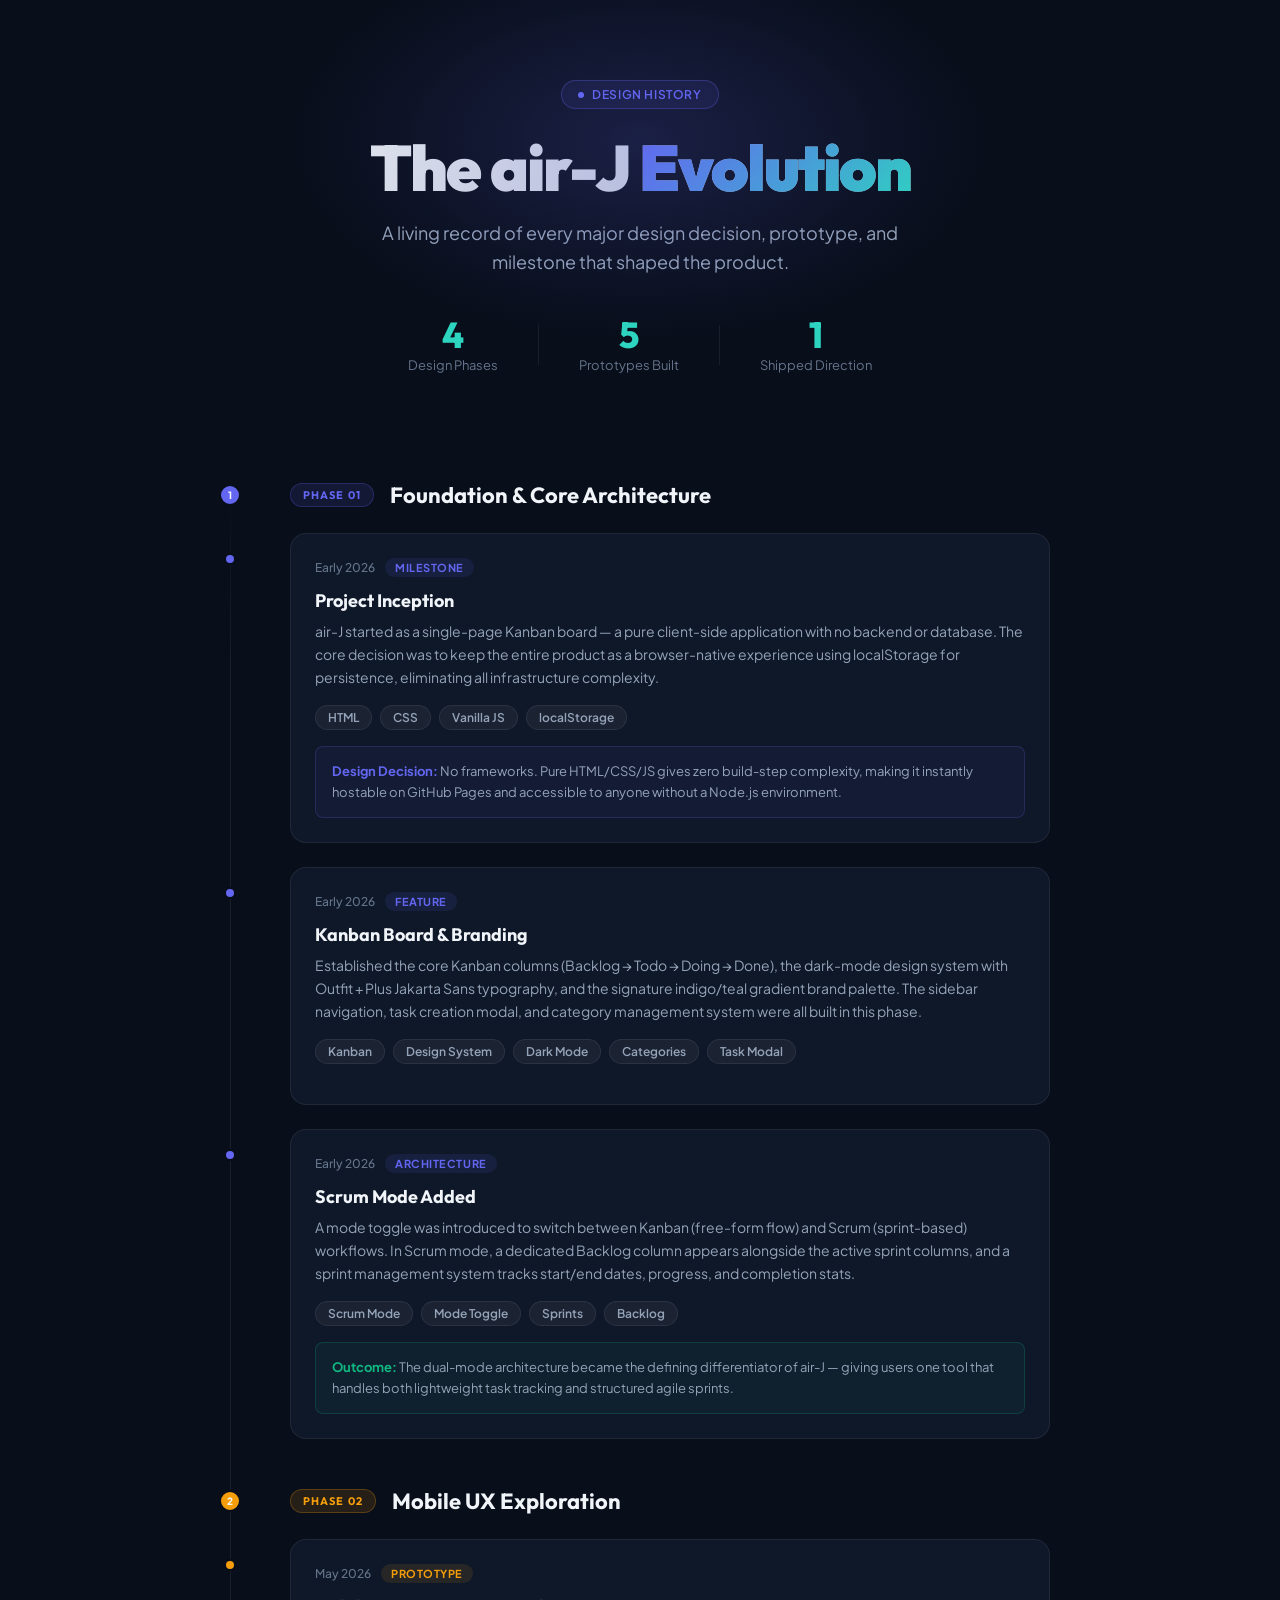
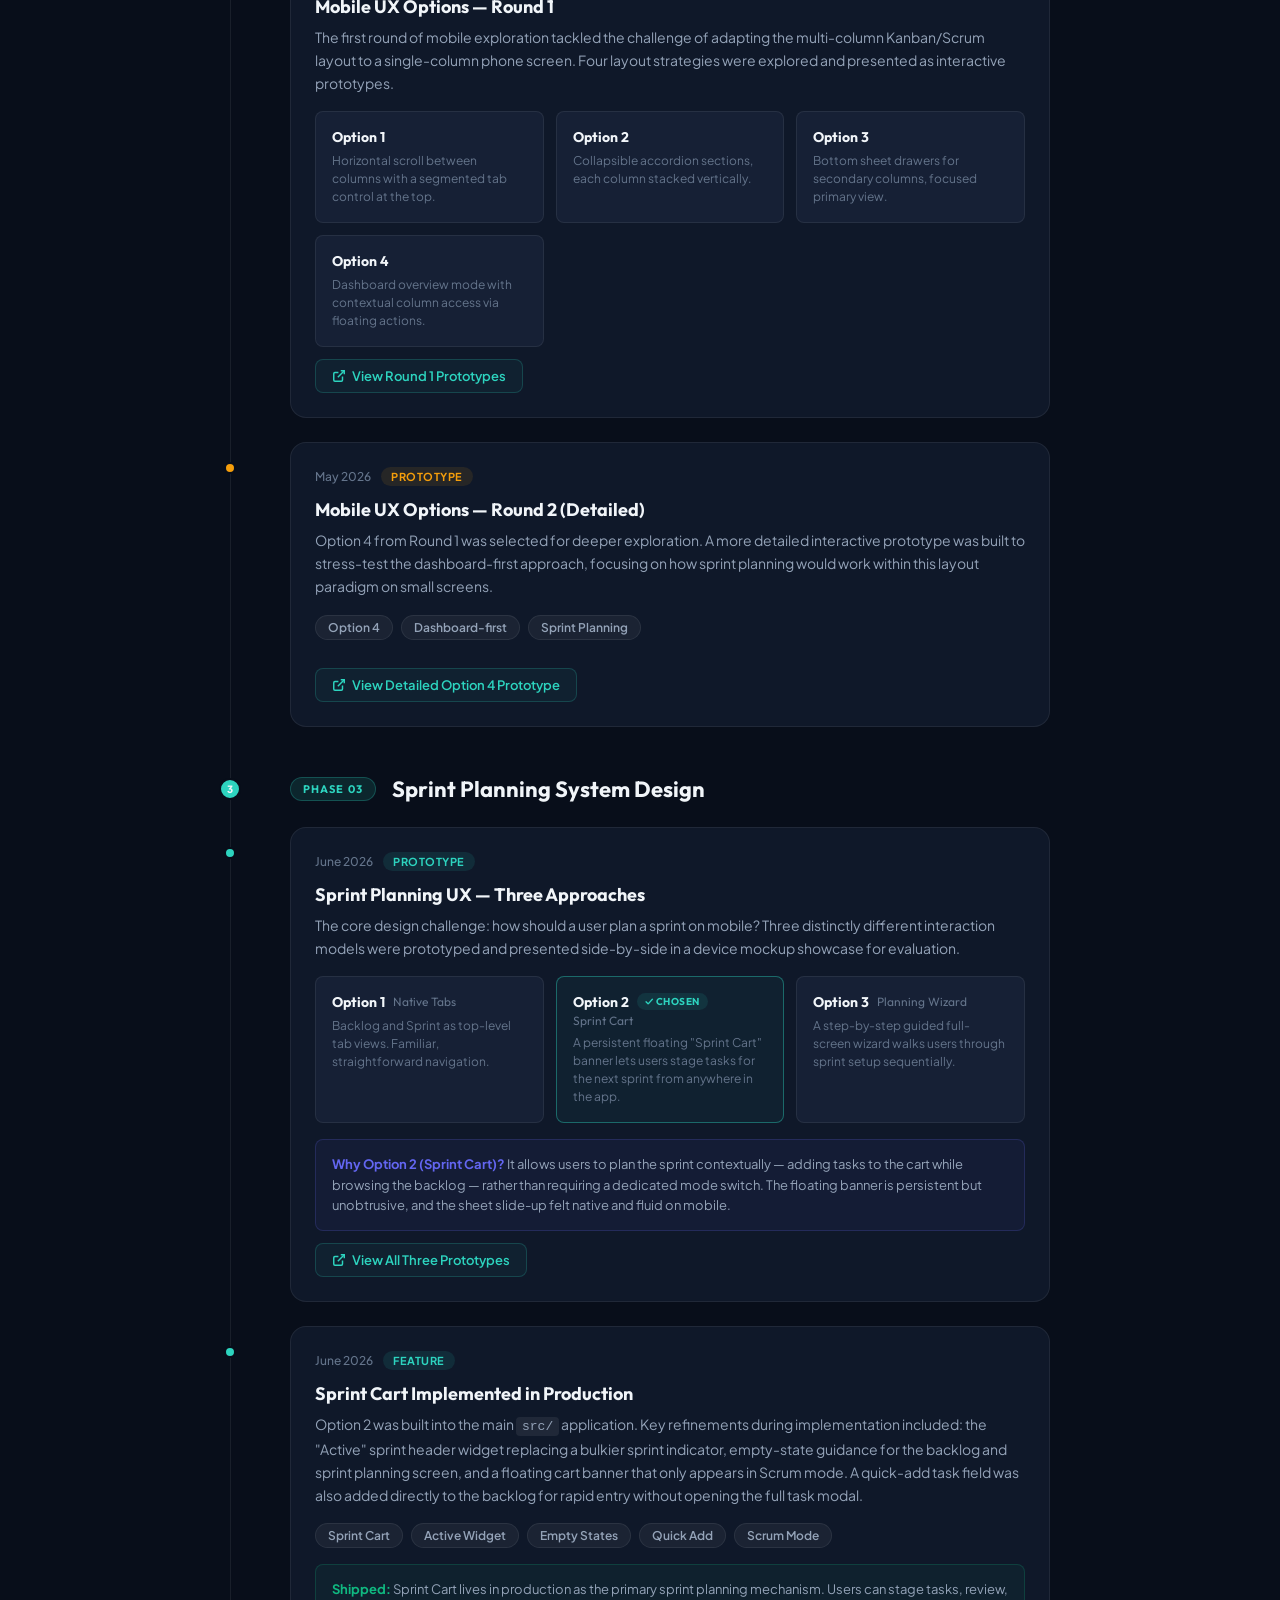
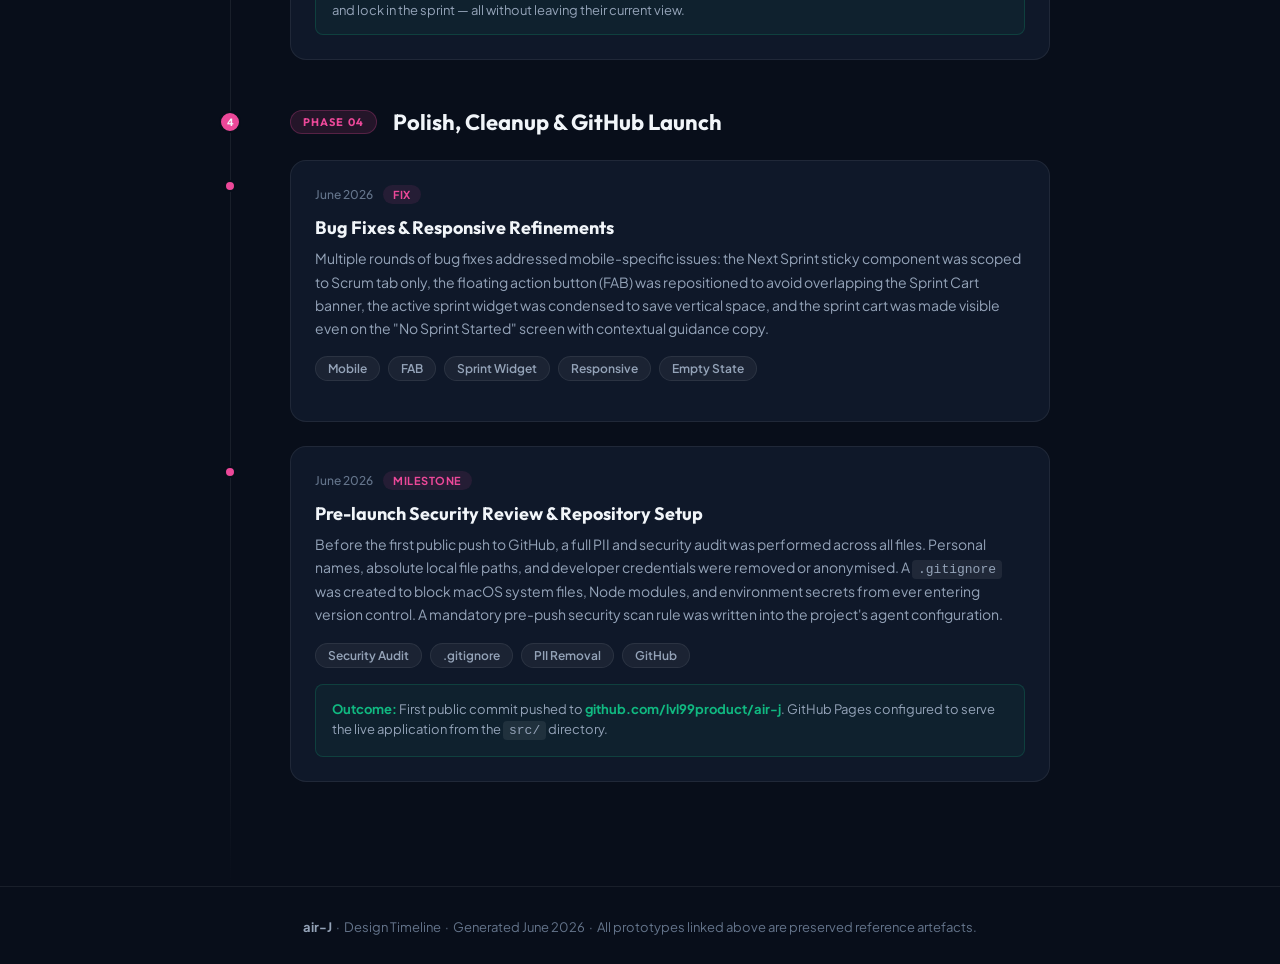
==== archive/TIMELINE.html @ d27c2e41 "Archive: Move prototypes to archive, add design TIMELINE.html" ====
<!DOCTYPE html>
<html lang="en">
<head>
    <meta charset="UTF-8">
    <meta name="viewport" content="width=device-width, initial-scale=1.0">
    <title>air-J | Design Timeline & Evolution</title>
    <link href="https://fonts.googleapis.com/css2?family=Outfit:wght@300;400;500;600;700;800;900&family=Plus+Jakarta+Sans:wght@300;400;500;600;700&display=swap" rel="stylesheet">
    <style>
        :root {
            --bg: #080E1A;
            --surface: #0F1829;
            --surface-2: #162035;
            --border: rgba(255,255,255,0.07);
            --primary: #6366F1;
            --accent: #2DD4BF;
            --accent-2: #F59E0B;
            --accent-3: #EC4899;
            --text: #F1F5F9;
            --muted: #64748B;
            --muted-2: #94A3B8;
            --success: #10B981;
            --font-head: 'Outfit', sans-serif;
            --font-body: 'Plus Jakarta Sans', sans-serif;
            --radius: 16px;
            --radius-sm: 8px;
        }

        * { margin: 0; padding: 0; box-sizing: border-box; }

        body {
            background: var(--bg);
            color: var(--text);
            font-family: var(--font-body);
            min-height: 100vh;
            overflow-x: hidden;
        }

        /* ── HERO ────────────────────────────────────── */
        .hero {
            padding: 80px 40px 60px;
            text-align: center;
            position: relative;
            overflow: hidden;
        }

        .hero::before {
            content: '';
            position: absolute;
            top: -60px; left: 50%;
            transform: translateX(-50%);
            width: 700px; height: 400px;
            background: radial-gradient(ellipse, rgba(99,102,241,0.2) 0%, transparent 70%);
            pointer-events: none;
        }

        .hero-badge {
            display: inline-flex;
            align-items: center;
            gap: 8px;
            background: rgba(99,102,241,0.1);
            border: 1px solid rgba(99,102,241,0.3);
            border-radius: 100px;
            padding: 6px 16px;
            font-size: 12px;
            font-weight: 600;
            color: var(--primary);
            letter-spacing: 0.05em;
            text-transform: uppercase;
            margin-bottom: 24px;
        }

        .hero-badge .dot {
            width: 6px; height: 6px;
            background: var(--primary);
            border-radius: 50%;
            animation: pulse 2s infinite;
        }

        .hero h1 {
            font-family: var(--font-head);
            font-size: clamp(36px, 5vw, 64px);
            font-weight: 900;
            letter-spacing: -2px;
            line-height: 1.1;
            margin-bottom: 16px;
            background: linear-gradient(135deg, #fff 0%, var(--muted-2) 100%);
            -webkit-background-clip: text;
            -webkit-text-fill-color: transparent;
            background-clip: text;
        }

        .hero h1 span {
            background: linear-gradient(135deg, var(--primary), var(--accent));
            -webkit-background-clip: text;
            background-clip: text;
        }

        .hero p {
            font-size: 18px;
            color: var(--muted-2);
            max-width: 520px;
            margin: 0 auto 40px;
            line-height: 1.6;
        }

        .hero-stats {
            display: flex;
            justify-content: center;
            gap: 40px;
            flex-wrap: wrap;
        }

        .stat {
            text-align: center;
        }

        .stat-number {
            font-family: var(--font-head);
            font-size: 36px;
            font-weight: 800;
            color: var(--accent);
            line-height: 1;
        }

        .stat-label {
            font-size: 13px;
            color: var(--muted);
            margin-top: 4px;
        }

        .divider {
            width: 1px;
            height: 40px;
            background: var(--border);
            align-self: center;
        }

        /* ── PHASE FILTER ────────────────────────────── */
        .filter-bar {
            display: flex;
            justify-content: center;
            gap: 8px;
            flex-wrap: wrap;
            padding: 0 40px 40px;
        }

        .filter-btn {
            padding: 8px 20px;
            border-radius: 100px;
            border: 1px solid var(--border);
            background: transparent;
            color: var(--muted-2);
            font-family: var(--font-body);
            font-size: 13px;
            font-weight: 600;
            cursor: pointer;
            transition: all 0.2s;
        }

        .filter-btn:hover { border-color: var(--primary); color: var(--primary); }
        .filter-btn.active { background: var(--primary); border-color: var(--primary); color: #fff; }

        /* ── TIMELINE ────────────────────────────────── */
        .timeline-container {
            max-width: 900px;
            margin: 0 auto;
            padding: 0 40px 80px;
            position: relative;
        }

        .timeline-track {
            position: absolute;
            left: 40px;
            top: 0; bottom: 0;
            width: 1px;
            background: linear-gradient(to bottom, transparent, var(--border) 5%, var(--border) 95%, transparent);
        }

        /* ── PHASE HEADER ────────────────────────────── */
        .phase-header {
            display: flex;
            align-items: center;
            gap: 16px;
            margin: 48px 0 24px;
            padding-left: 60px;
            position: relative;
        }

        .phase-marker {
            position: absolute;
            left: -11px;
            width: 22px; height: 22px;
            border-radius: 50%;
            display: flex;
            align-items: center;
            justify-content: center;
            font-size: 10px;
            font-weight: 800;
            border: 2px solid var(--bg);
        }

        .phase-tag {
            font-family: var(--font-head);
            font-size: 11px;
            font-weight: 700;
            letter-spacing: 0.1em;
            text-transform: uppercase;
            padding: 4px 12px;
            border-radius: 100px;
        }

        .phase-title {
            font-family: var(--font-head);
            font-size: 22px;
            font-weight: 700;
            color: var(--text);
        }

        /* ── ENTRY ───────────────────────────────────── */
        .entry {
            position: relative;
            padding-left: 60px;
            margin-bottom: 24px;
        }

        .entry-node {
            position: absolute;
            left: -6px;
            top: 20px;
            width: 12px; height: 12px;
            border-radius: 50%;
            border: 2px solid var(--bg);
        }

        .entry-card {
            background: var(--surface);
            border: 1px solid var(--border);
            border-radius: var(--radius);
            padding: 24px;
            transition: all 0.25s;
            cursor: default;
        }

        .entry-card:hover {
            border-color: rgba(255,255,255,0.14);
            transform: translateY(-2px);
            box-shadow: 0 8px 32px rgba(0,0,0,0.3);
        }

        .entry-meta {
            display: flex;
            align-items: center;
            gap: 10px;
            margin-bottom: 12px;
            flex-wrap: wrap;
        }

        .entry-date {
            font-size: 12px;
            color: var(--muted);
            font-weight: 500;
        }

        .entry-type {
            font-size: 11px;
            font-weight: 700;
            letter-spacing: 0.05em;
            text-transform: uppercase;
            padding: 3px 10px;
            border-radius: 100px;
        }

        .entry-h {
            font-family: var(--font-head);
            font-size: 18px;
            font-weight: 700;
            margin-bottom: 8px;
            color: var(--text);
        }

        .entry-body {
            font-size: 14px;
            line-height: 1.65;
            color: var(--muted-2);
            margin-bottom: 16px;
        }

        /* Tags / pills */
        .tags {
            display: flex;
            flex-wrap: wrap;
            gap: 8px;
            margin-bottom: 16px;
        }

        .tag {
            font-size: 12px;
            font-weight: 600;
            padding: 4px 12px;
            border-radius: 100px;
            background: rgba(255,255,255,0.05);
            border: 1px solid var(--border);
            color: var(--muted-2);
        }

        /* Decision block */
        .decision-block {
            background: rgba(99,102,241,0.06);
            border: 1px solid rgba(99,102,241,0.2);
            border-radius: var(--radius-sm);
            padding: 14px 16px;
            font-size: 13px;
            color: var(--muted-2);
            line-height: 1.6;
            margin-top: 12px;
        }

        .decision-block strong { color: var(--primary); }

        /* Outcome block */
        .outcome-block {
            background: rgba(16,185,129,0.06);
            border: 1px solid rgba(16,185,129,0.2);
            border-radius: var(--radius-sm);
            padding: 14px 16px;
            font-size: 13px;
            color: var(--muted-2);
            line-height: 1.6;
            margin-top: 12px;
        }

        .outcome-block strong { color: var(--success); }

        /* Link button */
        .link-btn {
            display: inline-flex;
            align-items: center;
            gap: 6px;
            font-size: 13px;
            font-weight: 600;
            color: var(--accent);
            text-decoration: none;
            padding: 8px 16px;
            border-radius: var(--radius-sm);
            border: 1px solid rgba(45,212,191,0.2);
            background: rgba(45,212,191,0.05);
            transition: all 0.2s;
            margin-top: 12px;
        }

        .link-btn:hover {
            background: rgba(45,212,191,0.12);
            border-color: rgba(45,212,191,0.4);
        }

        /* ── OPTIONS GRID (for prototype comparison entries) */
        .options-grid {
            display: grid;
            grid-template-columns: repeat(auto-fit, minmax(200px, 1fr));
            gap: 12px;
            margin-top: 16px;
        }

        .option-card {
            background: var(--surface-2);
            border: 1px solid var(--border);
            border-radius: var(--radius-sm);
            padding: 16px;
            transition: all 0.2s;
        }

        .option-card.chosen {
            border-color: rgba(45,212,191,0.4);
            background: rgba(45,212,191,0.05);
        }

        .option-name {
            font-family: var(--font-head);
            font-size: 14px;
            font-weight: 700;
            margin-bottom: 6px;
            display: flex;
            align-items: center;
            gap: 8px;
        }

        .chosen-badge {
            font-size: 10px;
            font-weight: 700;
            text-transform: uppercase;
            letter-spacing: 0.05em;
            color: var(--accent);
            background: rgba(45,212,191,0.1);
            padding: 2px 8px;
            border-radius: 100px;
        }

        .option-desc {
            font-size: 12px;
            color: var(--muted);
            line-height: 1.5;
        }

        /* ── COLOURS BY PHASE ─────────────────────────── */
        /* Phase 1: Foundation — indigo */
        .p1 .phase-marker { background: var(--primary); }
        .p1 .phase-tag { background: rgba(99,102,241,0.12); color: var(--primary); border: 1px solid rgba(99,102,241,0.25); }
        .p1 .entry-node { background: var(--primary); }
        .p1 .entry-type { background: rgba(99,102,241,0.1); color: var(--primary); }

        /* Phase 2: Mobile UX — amber */
        .p2 .phase-marker { background: var(--accent-2); }
        .p2 .phase-tag { background: rgba(245,158,11,0.12); color: var(--accent-2); border: 1px solid rgba(245,158,11,0.25); }
        .p2 .entry-node { background: var(--accent-2); }
        .p2 .entry-type { background: rgba(245,158,11,0.1); color: var(--accent-2); }

        /* Phase 3: Sprint System — teal */
        .p3 .phase-marker { background: var(--accent); }
        .p3 .phase-tag { background: rgba(45,212,191,0.12); color: var(--accent); border: 1px solid rgba(45,212,191,0.25); }
        .p3 .entry-node { background: var(--accent); }
        .p3 .entry-type { background: rgba(45,212,191,0.1); color: var(--accent); }

        /* Phase 4: Polish & Launch — pink */
        .p4 .phase-marker { background: var(--accent-3); }
        .p4 .phase-tag { background: rgba(236,72,153,0.12); color: var(--accent-3); border: 1px solid rgba(236,72,153,0.25); }
        .p4 .entry-node { background: var(--accent-3); }
        .p4 .entry-type { background: rgba(236,72,153,0.1); color: var(--accent-3); }

        /* ── ANIMATIONS ─────────────────────────────── */
        @keyframes pulse {
            0%, 100% { opacity: 1; }
            50% { opacity: 0.4; }
        }

        .entry-card { animation: fadeUp 0.4s ease both; }

        @keyframes fadeUp {
            from { opacity: 0; transform: translateY(12px); }
            to   { opacity: 1; transform: translateY(0); }
        }

        /* ── FOOTER ─────────────────────────────────── */
        .footer {
            border-top: 1px solid var(--border);
            padding: 32px 40px;
            text-align: center;
            font-size: 13px;
            color: var(--muted);
        }

        .footer strong { color: var(--muted-2); }
    </style>
</head>
<body>

<!-- ── HERO ──────────────────────────────────────── -->
<section class="hero">
    <div class="hero-badge">
        <span class="dot"></span>
        Design History
    </div>
    <h1>The air-J <span>Evolution</span></h1>
    <p>A living record of every major design decision, prototype, and milestone that shaped the product.</p>
    <div class="hero-stats">
        <div class="stat">
            <div class="stat-number">4</div>
            <div class="stat-label">Design Phases</div>
        </div>
        <div class="divider"></div>
        <div class="stat">
            <div class="stat-number">5</div>
            <div class="stat-label">Prototypes Built</div>
        </div>
        <div class="divider"></div>
        <div class="stat">
            <div class="stat-number">1</div>
            <div class="stat-label">Shipped Direction</div>
        </div>
    </div>
</section>

<!-- ── TIMELINE ───────────────────────────────────── -->
<div class="timeline-container">
    <div class="timeline-track"></div>

    <!-- ══ PHASE 1: FOUNDATION ════════════════════ -->
    <div class="phase-header p1">
        <div class="phase-marker">1</div>
        <span class="phase-tag">Phase 01</span>
        <span class="phase-title">Foundation & Core Architecture</span>
    </div>

    <div class="entry p1">
        <div class="entry-node"></div>
        <div class="entry-card">
            <div class="entry-meta">
                <span class="entry-date">Early 2026</span>
                <span class="entry-type">Milestone</span>
            </div>
            <div class="entry-h">Project Inception</div>
            <div class="entry-body">
                air-J started as a single-page Kanban board — a pure client-side application with no backend or database. 
                The core decision was to keep the entire product as a browser-native experience using localStorage for persistence, 
                eliminating all infrastructure complexity.
            </div>
            <div class="tags">
                <span class="tag">HTML</span>
                <span class="tag">CSS</span>
                <span class="tag">Vanilla JS</span>
                <span class="tag">localStorage</span>
            </div>
            <div class="decision-block">
                <strong>Design Decision:</strong> No frameworks. Pure HTML/CSS/JS gives zero build-step complexity, 
                making it instantly hostable on GitHub Pages and accessible to anyone without a Node.js environment.
            </div>
        </div>
    </div>

    <div class="entry p1">
        <div class="entry-node"></div>
        <div class="entry-card">
            <div class="entry-meta">
                <span class="entry-date">Early 2026</span>
                <span class="entry-type">Feature</span>
            </div>
            <div class="entry-h">Kanban Board & Branding</div>
            <div class="entry-body">
                Established the core Kanban columns (Backlog → Todo → Doing → Done), the dark-mode design system 
                with Outfit + Plus Jakarta Sans typography, and the signature indigo/teal gradient brand palette. 
                The sidebar navigation, task creation modal, and category management system were all built in this phase.
            </div>
            <div class="tags">
                <span class="tag">Kanban</span>
                <span class="tag">Design System</span>
                <span class="tag">Dark Mode</span>
                <span class="tag">Categories</span>
                <span class="tag">Task Modal</span>
            </div>
        </div>
    </div>

    <div class="entry p1">
        <div class="entry-node"></div>
        <div class="entry-card">
            <div class="entry-meta">
                <span class="entry-date">Early 2026</span>
                <span class="entry-type">Architecture</span>
            </div>
            <div class="entry-h">Scrum Mode Added</div>
            <div class="entry-body">
                A mode toggle was introduced to switch between Kanban (free-form flow) and Scrum (sprint-based) workflows. 
                In Scrum mode, a dedicated Backlog column appears alongside the active sprint columns, 
                and a sprint management system tracks start/end dates, progress, and completion stats.
            </div>
            <div class="tags">
                <span class="tag">Scrum Mode</span>
                <span class="tag">Mode Toggle</span>
                <span class="tag">Sprints</span>
                <span class="tag">Backlog</span>
            </div>
            <div class="outcome-block">
                <strong>Outcome:</strong> The dual-mode architecture became the defining differentiator of air-J — 
                giving users one tool that handles both lightweight task tracking and structured agile sprints.
            </div>
        </div>
    </div>

    <!-- ══ PHASE 2: MOBILE UX EXPLORATION ════════ -->
    <div class="phase-header p2">
        <div class="phase-marker">2</div>
        <span class="phase-tag">Phase 02</span>
        <span class="phase-title">Mobile UX Exploration</span>
    </div>

    <div class="entry p2">
        <div class="entry-node"></div>
        <div class="entry-card">
            <div class="entry-meta">
                <span class="entry-date">May 2026</span>
                <span class="entry-type">Prototype</span>
            </div>
            <div class="entry-h">Mobile UX Options — Round 1</div>
            <div class="entry-body">
                The first round of mobile exploration tackled the challenge of adapting the multi-column Kanban/Scrum layout 
                to a single-column phone screen. Four layout strategies were explored and presented as interactive prototypes.
            </div>
            <div class="options-grid">
                <div class="option-card">
                    <div class="option-name">Option 1</div>
                    <div class="option-desc">Horizontal scroll between columns with a segmented tab control at the top.</div>
                </div>
                <div class="option-card">
                    <div class="option-name">Option 2</div>
                    <div class="option-desc">Collapsible accordion sections, each column stacked vertically.</div>
                </div>
                <div class="option-card">
                    <div class="option-name">Option 3</div>
                    <div class="option-desc">Bottom sheet drawers for secondary columns, focused primary view.</div>
                </div>
                <div class="option-card">
                    <div class="option-name">Option 4</div>
                    <div class="option-desc">Dashboard overview mode with contextual column access via floating actions.</div>
                </div>
            </div>
            <a href="mobile-ux-options/index.html" class="link-btn">
                <svg width="14" height="14" viewBox="0 0 24 24" fill="none" stroke="currentColor" stroke-width="2.5"><path d="M18 13v6a2 2 0 0 1-2 2H5a2 2 0 0 1-2-2V8a2 2 0 0 1 2-2h6"/><polyline points="15 3 21 3 21 9"/><line x1="10" y1="14" x2="21" y2="3"/></svg>
                View Round 1 Prototypes
            </a>
        </div>
    </div>

    <div class="entry p2">
        <div class="entry-node"></div>
        <div class="entry-card">
            <div class="entry-meta">
                <span class="entry-date">May 2026</span>
                <span class="entry-type">Prototype</span>
            </div>
            <div class="entry-h">Mobile UX Options — Round 2 (Detailed)</div>
            <div class="entry-body">
                Option 4 from Round 1 was selected for deeper exploration. A more detailed interactive prototype was built 
                to stress-test the dashboard-first approach, focusing on how sprint planning would work within 
                this layout paradigm on small screens.
            </div>
            <div class="tags">
                <span class="tag">Option 4</span>
                <span class="tag">Dashboard-first</span>
                <span class="tag">Sprint Planning</span>
            </div>
            <a href="mobile-ux-options/v2-option4-detailed.html" class="link-btn">
                <svg width="14" height="14" viewBox="0 0 24 24" fill="none" stroke="currentColor" stroke-width="2.5"><path d="M18 13v6a2 2 0 0 1-2 2H5a2 2 0 0 1-2-2V8a2 2 0 0 1 2-2h6"/><polyline points="15 3 21 3 21 9"/><line x1="10" y1="14" x2="21" y2="3"/></svg>
                View Detailed Option 4 Prototype
            </a>
        </div>
    </div>

    <!-- ══ PHASE 3: SPRINT SYSTEM ════════════════ -->
    <div class="phase-header p3">
        <div class="phase-marker">3</div>
        <span class="phase-tag">Phase 03</span>
        <span class="phase-title">Sprint Planning System Design</span>
    </div>

    <div class="entry p3">
        <div class="entry-node"></div>
        <div class="entry-card">
            <div class="entry-meta">
                <span class="entry-date">June 2026</span>
                <span class="entry-type">Prototype</span>
            </div>
            <div class="entry-h">Sprint Planning UX — Three Approaches</div>
            <div class="entry-body">
                The core design challenge: how should a user plan a sprint on mobile? Three distinctly different 
                interaction models were prototyped and presented side-by-side in a device mockup showcase for evaluation.
            </div>
            <div class="options-grid">
                <div class="option-card">
                    <div class="option-name">Option 1<br><span style="font-weight:400; font-size:12px; color:var(--muted)">Native Tabs</span></div>
                    <div class="option-desc">Backlog and Sprint as top-level tab views. Familiar, straightforward navigation.</div>
                </div>
                <div class="option-card chosen">
                    <div class="option-name">
                        Option 2
                        <span class="chosen-badge">✓ Chosen</span>
                    </div>
                    <div class="option-name" style="font-weight:400; font-size:12px; color:var(--muted); margin-top:-4px;">Sprint Cart</div>
                    <div class="option-desc">A persistent floating "Sprint Cart" banner lets users stage tasks for the next sprint from anywhere in the app.</div>
                </div>
                <div class="option-card">
                    <div class="option-name">Option 3<br><span style="font-weight:400; font-size:12px; color:var(--muted)">Planning Wizard</span></div>
                    <div class="option-desc">A step-by-step guided full-screen wizard walks users through sprint setup sequentially.</div>
                </div>
            </div>
            <div class="decision-block" style="margin-top:16px;">
                <strong>Why Option 2 (Sprint Cart)?</strong> It allows users to plan the sprint contextually — 
                adding tasks to the cart while browsing the backlog — rather than requiring a dedicated mode switch. 
                The floating banner is persistent but unobtrusive, and the sheet slide-up felt native and fluid on mobile.
            </div>
            <a href="sprint-planning-prototypes/showcase.html" class="link-btn">
                <svg width="14" height="14" viewBox="0 0 24 24" fill="none" stroke="currentColor" stroke-width="2.5"><path d="M18 13v6a2 2 0 0 1-2 2H5a2 2 0 0 1-2-2V8a2 2 0 0 1 2-2h6"/><polyline points="15 3 21 3 21 9"/><line x1="10" y1="14" x2="21" y2="3"/></svg>
                View All Three Prototypes
            </a>
        </div>
    </div>

    <div class="entry p3">
        <div class="entry-node"></div>
        <div class="entry-card">
            <div class="entry-meta">
                <span class="entry-date">June 2026</span>
                <span class="entry-type">Feature</span>
            </div>
            <div class="entry-h">Sprint Cart Implemented in Production</div>
            <div class="entry-body">
                Option 2 was built into the main <code style="background:rgba(255,255,255,0.07); padding:2px 6px; border-radius:4px; font-size:13px;">src/</code> application. 
                Key refinements during implementation included: the "Active" sprint header widget replacing a bulkier 
                sprint indicator, empty-state guidance for the backlog and sprint planning screen, and a floating 
                cart banner that only appears in Scrum mode. A quick-add task field was also added directly to the backlog 
                for rapid entry without opening the full task modal.
            </div>
            <div class="tags">
                <span class="tag">Sprint Cart</span>
                <span class="tag">Active Widget</span>
                <span class="tag">Empty States</span>
                <span class="tag">Quick Add</span>
                <span class="tag">Scrum Mode</span>
            </div>
            <div class="outcome-block">
                <strong>Shipped:</strong> Sprint Cart lives in production as the primary sprint planning mechanism. 
                Users can stage tasks, review, and lock in the sprint — all without leaving their current view.
            </div>
        </div>
    </div>

    <!-- ══ PHASE 4: POLISH & LAUNCH ══════════════ -->
    <div class="phase-header p4">
        <div class="phase-marker">4</div>
        <span class="phase-tag">Phase 04</span>
        <span class="phase-title">Polish, Cleanup & GitHub Launch</span>
    </div>

    <div class="entry p4">
        <div class="entry-node"></div>
        <div class="entry-card">
            <div class="entry-meta">
                <span class="entry-date">June 2026</span>
                <span class="entry-type">Fix</span>
            </div>
            <div class="entry-h">Bug Fixes & Responsive Refinements</div>
            <div class="entry-body">
                Multiple rounds of bug fixes addressed mobile-specific issues: the Next Sprint sticky component 
                was scoped to Scrum tab only, the floating action button (FAB) was repositioned to avoid overlapping 
                the Sprint Cart banner, the active sprint widget was condensed to save vertical space, and the 
                sprint cart was made visible even on the "No Sprint Started" screen with contextual guidance copy.
            </div>
            <div class="tags">
                <span class="tag">Mobile</span>
                <span class="tag">FAB</span>
                <span class="tag">Sprint Widget</span>
                <span class="tag">Responsive</span>
                <span class="tag">Empty State</span>
            </div>
        </div>
    </div>

    <div class="entry p4">
        <div class="entry-node"></div>
        <div class="entry-card">
            <div class="entry-meta">
                <span class="entry-date">June 2026</span>
                <span class="entry-type">Milestone</span>
            </div>
            <div class="entry-h">Pre-launch Security Review & Repository Setup</div>
            <div class="entry-body">
                Before the first public push to GitHub, a full PII and security audit was performed across all files. 
                Personal names, absolute local file paths, and developer credentials were removed or anonymised. 
                A <code style="background:rgba(255,255,255,0.07); padding:2px 6px; border-radius:4px; font-size:13px;">.gitignore</code> was created 
                to block macOS system files, Node modules, and environment secrets from ever entering version control. 
                A mandatory pre-push security scan rule was written into the project's agent configuration.
            </div>
            <div class="tags">
                <span class="tag">Security Audit</span>
                <span class="tag">.gitignore</span>
                <span class="tag">PII Removal</span>
                <span class="tag">GitHub</span>
            </div>
            <div class="outcome-block">
                <strong>Outcome:</strong> First public commit pushed to <strong>github.com/lvl99product/air-j</strong>. 
                GitHub Pages configured to serve the live application from the <code style="background:rgba(255,255,255,0.07); padding:2px 6px; border-radius:4px; font-size:13px;">src/</code> directory.
            </div>
        </div>
    </div>

</div>

<footer class="footer">
    <strong>air-J</strong> &nbsp;·&nbsp; Design Timeline &nbsp;·&nbsp; Generated June 2026 &nbsp;·&nbsp; All prototypes linked above are preserved reference artefacts.
</footer>

</body>
</html>
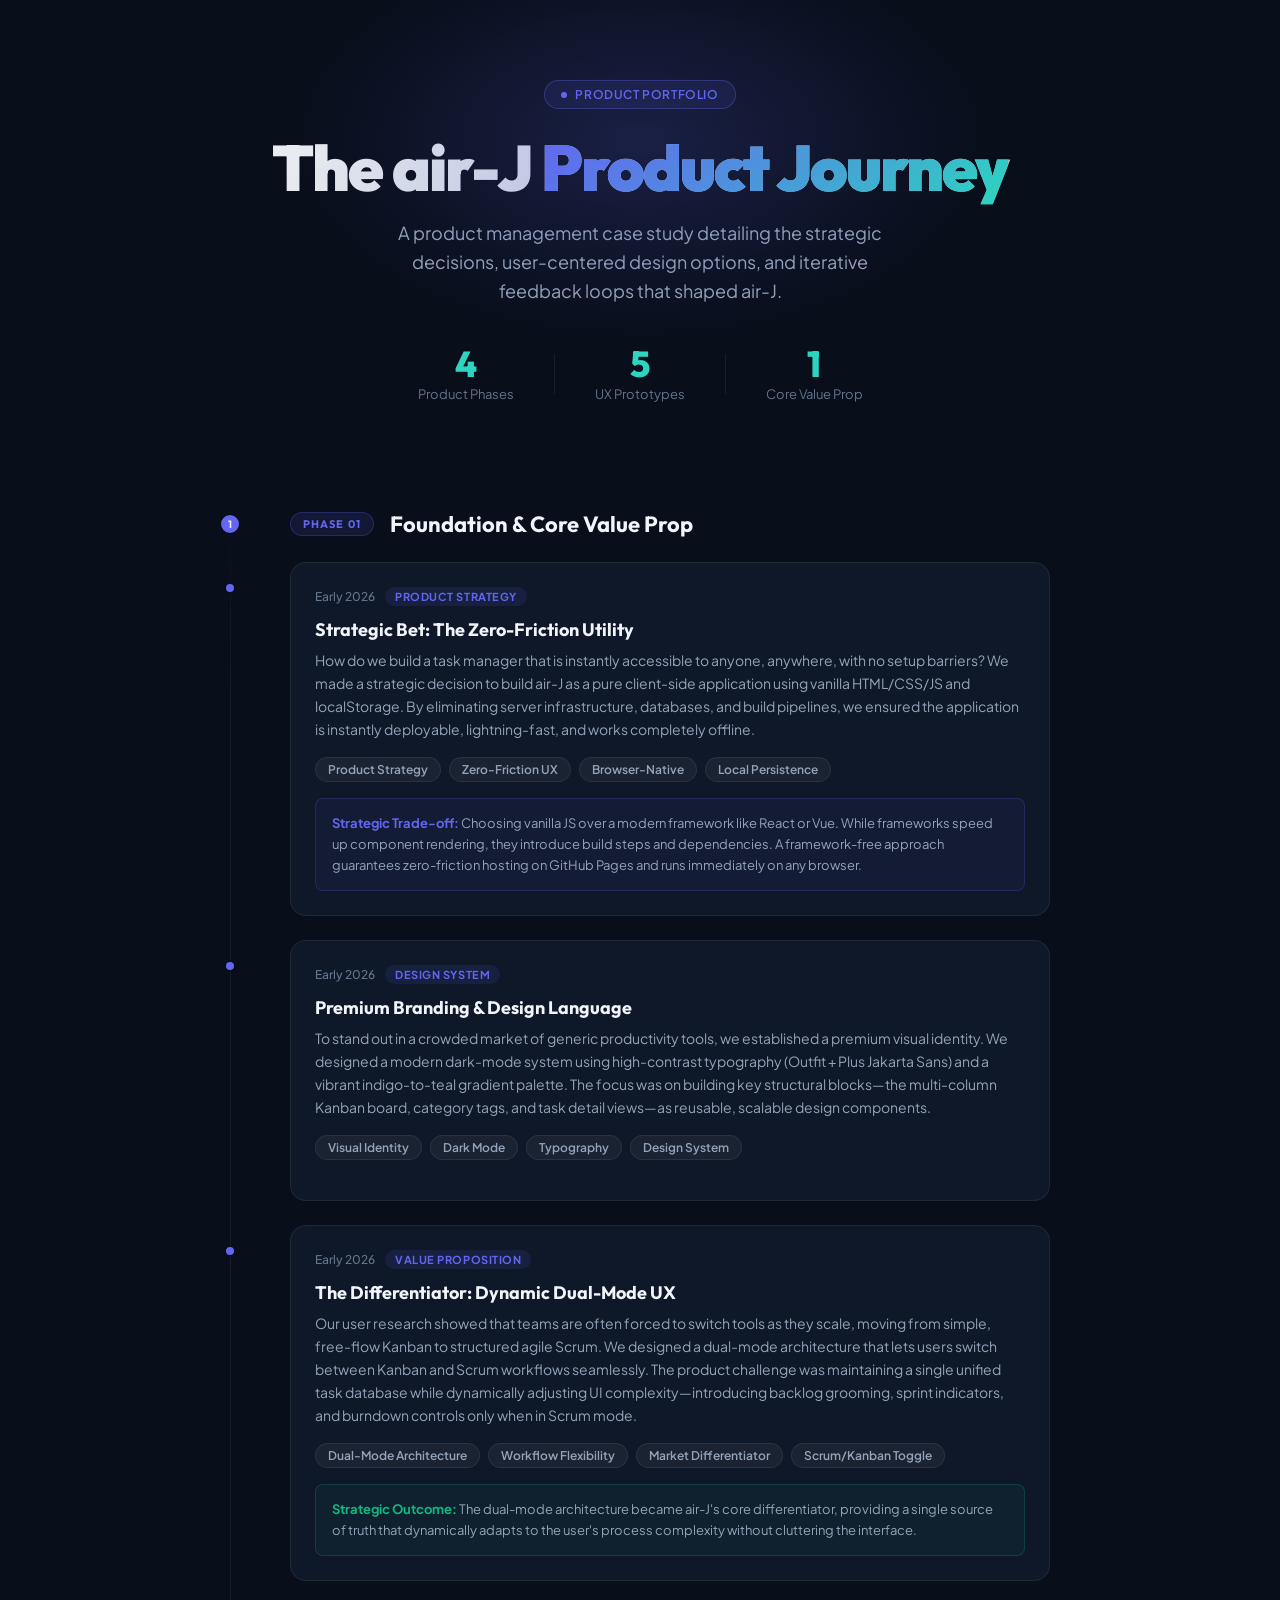
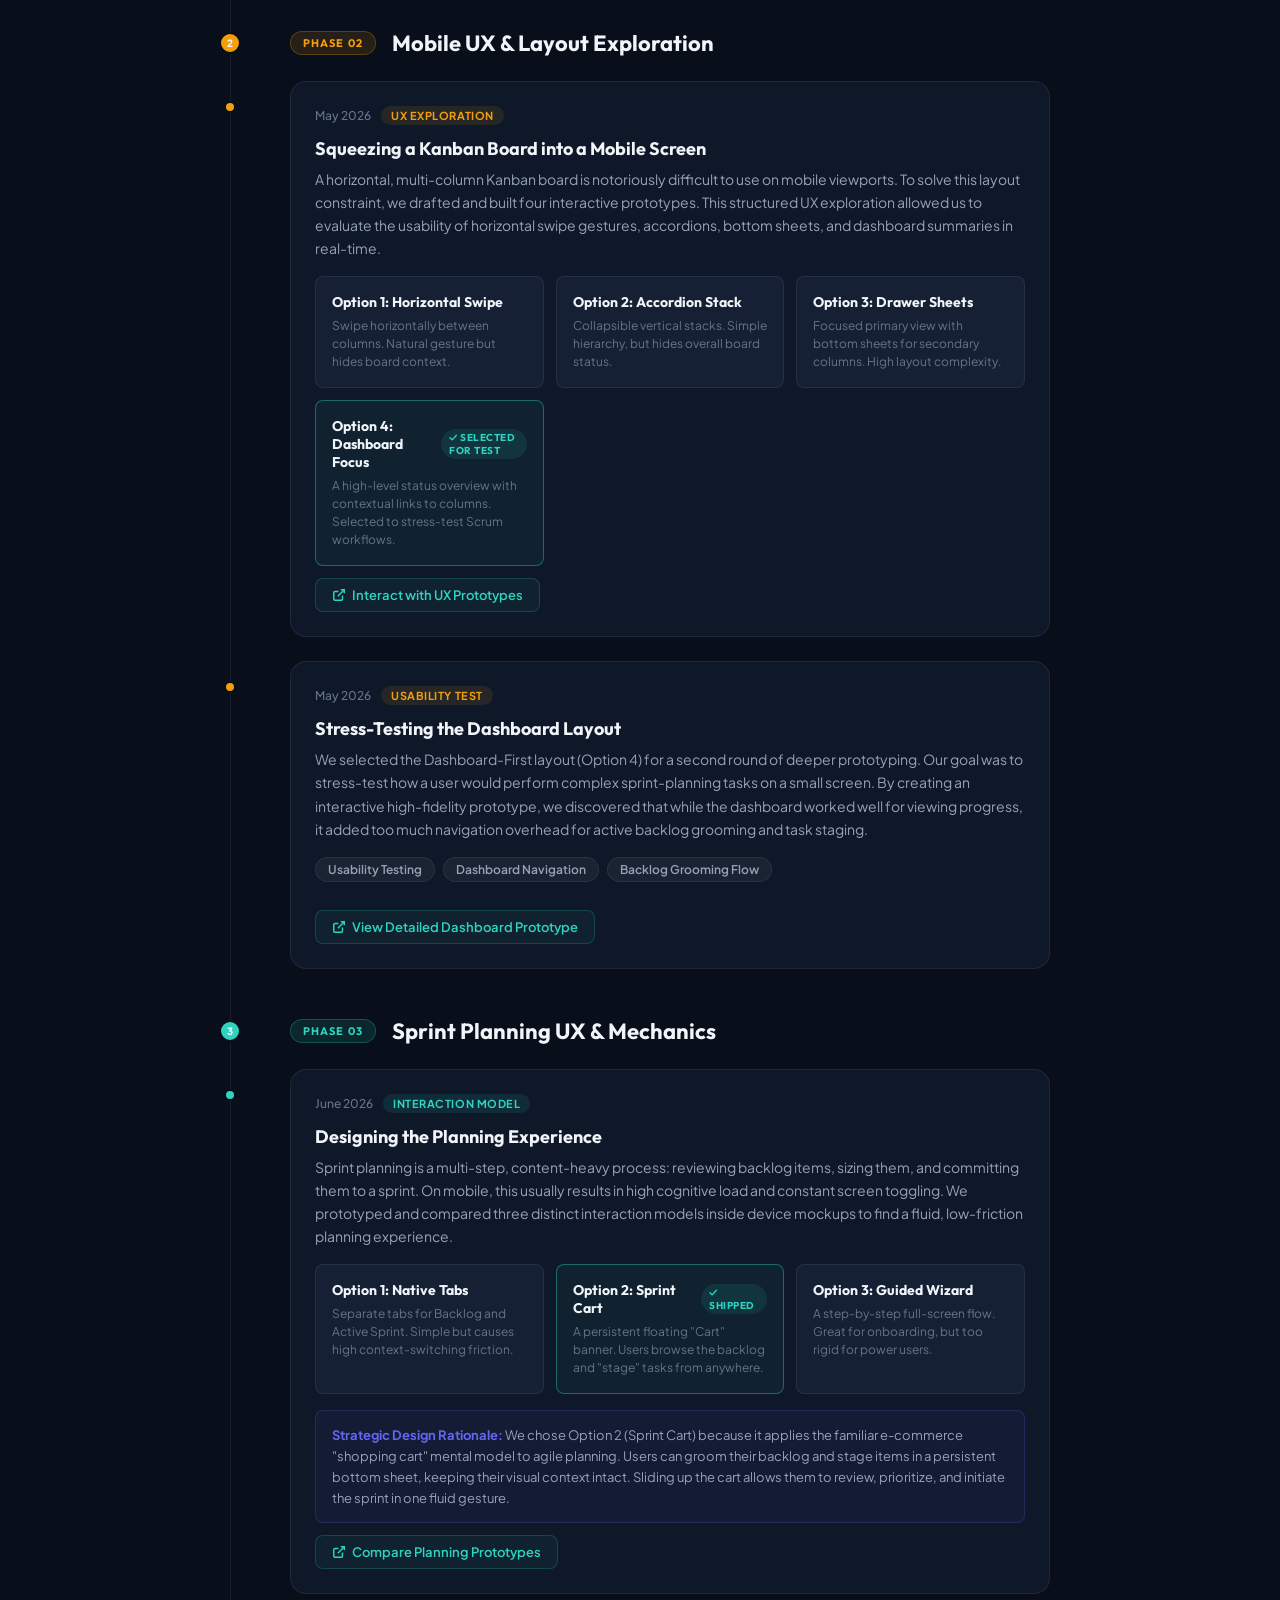
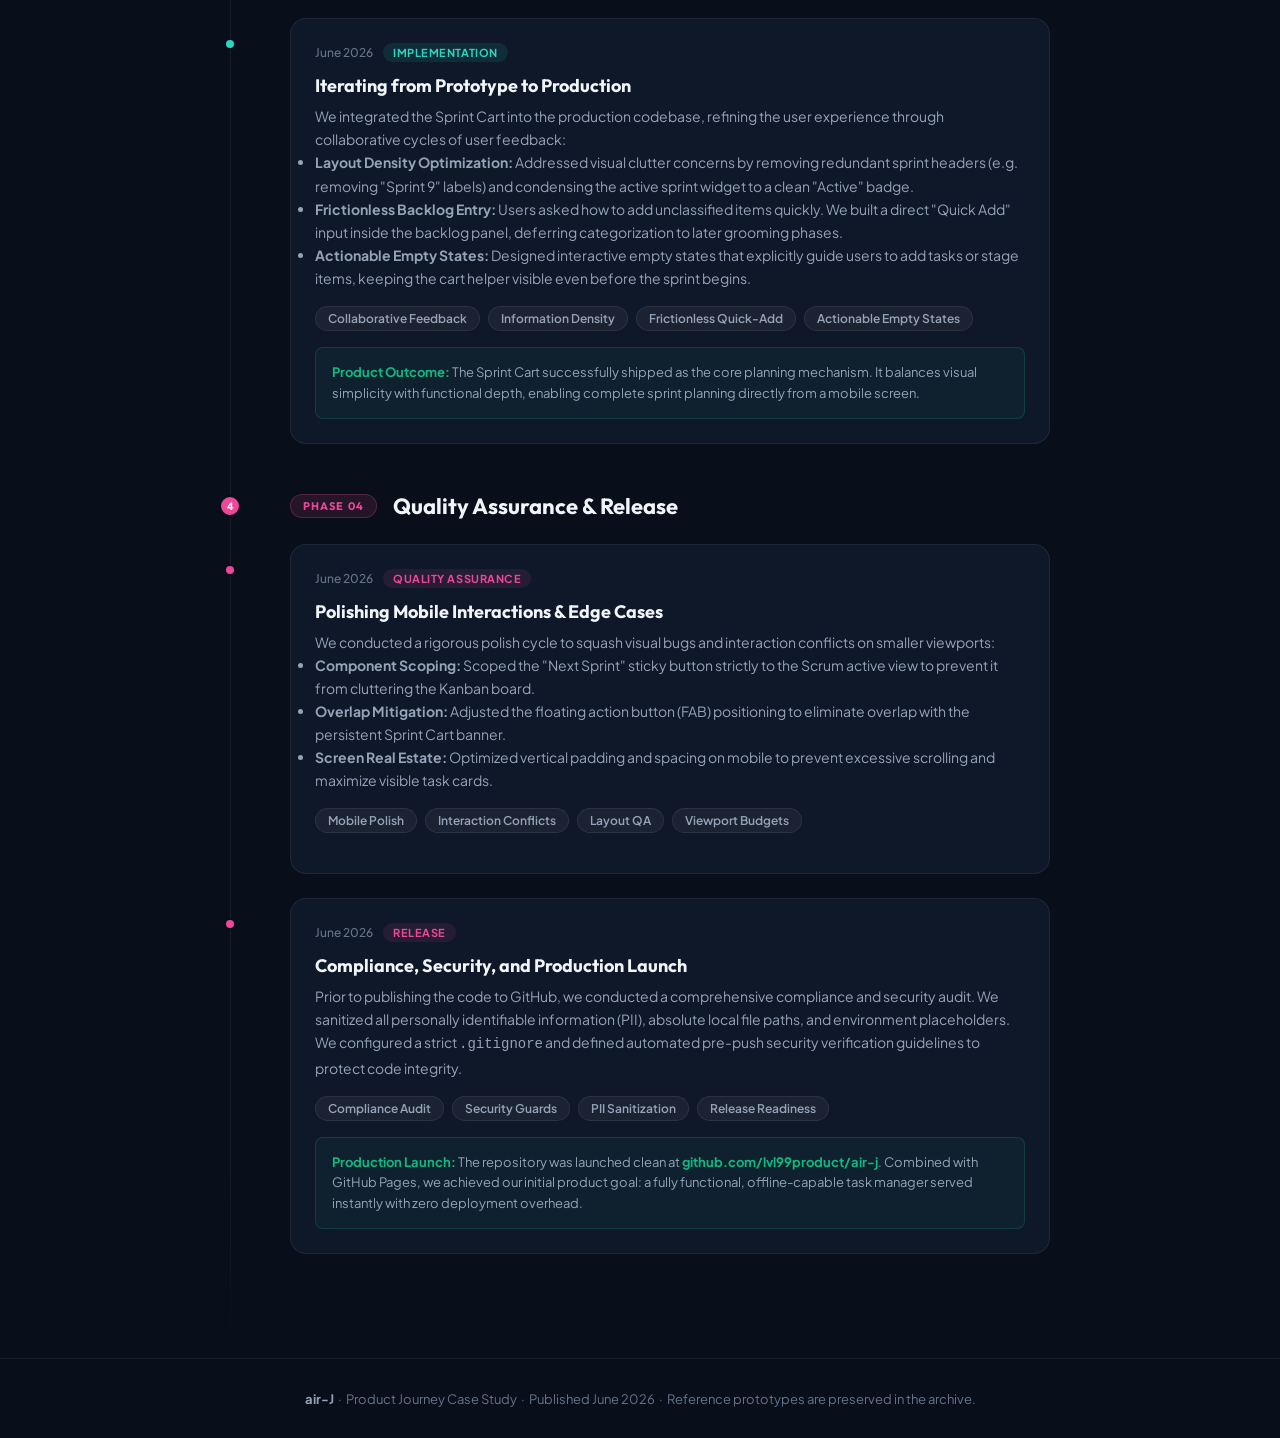
==== commit fc3bc272: "docs: Refactor design timeline into a Product Manager portfolio case study" ====
--- a/archive/TIMELINE.html
+++ b/archive/TIMELINE.html
@@ -457,24 +457,24 @@
 <section class="hero">
     <div class="hero-badge">
         <span class="dot"></span>
-        Design History
-    </div>
-    <h1>The air-J <span>Evolution</span></h1>
-    <p>A living record of every major design decision, prototype, and milestone that shaped the product.</p>
+        Product Portfolio
+    </div>
+    <h1>The air-J <span>Product Journey</span></h1>
+    <p>A product management case study detailing the strategic decisions, user-centered design options, and iterative feedback loops that shaped air-J.</p>
     <div class="hero-stats">
         <div class="stat">
             <div class="stat-number">4</div>
-            <div class="stat-label">Design Phases</div>
+            <div class="stat-label">Product Phases</div>
         </div>
         <div class="divider"></div>
         <div class="stat">
             <div class="stat-number">5</div>
-            <div class="stat-label">Prototypes Built</div>
+            <div class="stat-label">UX Prototypes</div>
         </div>
         <div class="divider"></div>
         <div class="stat">
             <div class="stat-number">1</div>
-            <div class="stat-label">Shipped Direction</div>
+            <div class="stat-label">Core Value Prop</div>
         </div>
     </div>
 </section>
@@ -487,7 +487,7 @@
     <div class="phase-header p1">
         <div class="phase-marker">1</div>
         <span class="phase-tag">Phase 01</span>
-        <span class="phase-title">Foundation & Core Architecture</span>
+        <span class="phase-title">Foundation & Core Value Prop</span>
     </div>
 
     <div class="entry p1">
@@ -495,23 +495,20 @@
         <div class="entry-card">
             <div class="entry-meta">
                 <span class="entry-date">Early 2026</span>
-                <span class="entry-type">Milestone</span>
-            </div>
-            <div class="entry-h">Project Inception</div>
-            <div class="entry-body">
-                air-J started as a single-page Kanban board — a pure client-side application with no backend or database. 
-                The core decision was to keep the entire product as a browser-native experience using localStorage for persistence, 
-                eliminating all infrastructure complexity.
+                <span class="entry-type">Product Strategy</span>
+            </div>
+            <div class="entry-h">Strategic Bet: The Zero-Friction Utility</div>
+            <div class="entry-body">
+                How do we build a task manager that is instantly accessible to anyone, anywhere, with no setup barriers? We made a strategic decision to build air-J as a pure client-side application using vanilla HTML/CSS/JS and localStorage. By eliminating server infrastructure, databases, and build pipelines, we ensured the application is instantly deployable, lightning-fast, and works completely offline.
             </div>
             <div class="tags">
-                <span class="tag">HTML</span>
-                <span class="tag">CSS</span>
-                <span class="tag">Vanilla JS</span>
-                <span class="tag">localStorage</span>
+                <span class="tag">Product Strategy</span>
+                <span class="tag">Zero-Friction UX</span>
+                <span class="tag">Browser-Native</span>
+                <span class="tag">Local Persistence</span>
             </div>
             <div class="decision-block">
-                <strong>Design Decision:</strong> No frameworks. Pure HTML/CSS/JS gives zero build-step complexity, 
-                making it instantly hostable on GitHub Pages and accessible to anyone without a Node.js environment.
+                <strong>Strategic Trade-off:</strong> Choosing vanilla JS over a modern framework like React or Vue. While frameworks speed up component rendering, they introduce build steps and dependencies. A framework-free approach guarantees zero-friction hosting on GitHub Pages and runs immediately on any browser.
             </div>
         </div>
     </div>
@@ -521,20 +518,17 @@
         <div class="entry-card">
             <div class="entry-meta">
                 <span class="entry-date">Early 2026</span>
-                <span class="entry-type">Feature</span>
-            </div>
-            <div class="entry-h">Kanban Board & Branding</div>
-            <div class="entry-body">
-                Established the core Kanban columns (Backlog → Todo → Doing → Done), the dark-mode design system 
-                with Outfit + Plus Jakarta Sans typography, and the signature indigo/teal gradient brand palette. 
-                The sidebar navigation, task creation modal, and category management system were all built in this phase.
+                <span class="entry-type">Design System</span>
+            </div>
+            <div class="entry-h">Premium Branding & Design Language</div>
+            <div class="entry-body">
+                To stand out in a crowded market of generic productivity tools, we established a premium visual identity. We designed a modern dark-mode system using high-contrast typography (Outfit + Plus Jakarta Sans) and a vibrant indigo-to-teal gradient palette. The focus was on building key structural blocks—the multi-column Kanban board, category tags, and task detail views—as reusable, scalable design components.
             </div>
             <div class="tags">
-                <span class="tag">Kanban</span>
+                <span class="tag">Visual Identity</span>
+                <span class="tag">Dark Mode</span>
+                <span class="tag">Typography</span>
                 <span class="tag">Design System</span>
-                <span class="tag">Dark Mode</span>
-                <span class="tag">Categories</span>
-                <span class="tag">Task Modal</span>
             </div>
         </div>
     </div>
@@ -544,23 +538,20 @@
         <div class="entry-card">
             <div class="entry-meta">
                 <span class="entry-date">Early 2026</span>
-                <span class="entry-type">Architecture</span>
-            </div>
-            <div class="entry-h">Scrum Mode Added</div>
-            <div class="entry-body">
-                A mode toggle was introduced to switch between Kanban (free-form flow) and Scrum (sprint-based) workflows. 
-                In Scrum mode, a dedicated Backlog column appears alongside the active sprint columns, 
-                and a sprint management system tracks start/end dates, progress, and completion stats.
+                <span class="entry-type">Value Proposition</span>
+            </div>
+            <div class="entry-h">The Differentiator: Dynamic Dual-Mode UX</div>
+            <div class="entry-body">
+                Our user research showed that teams are often forced to switch tools as they scale, moving from simple, free-flow Kanban to structured agile Scrum. We designed a dual-mode architecture that lets users switch between Kanban and Scrum workflows seamlessly. The product challenge was maintaining a single unified task database while dynamically adjusting UI complexity—introducing backlog grooming, sprint indicators, and burndown controls only when in Scrum mode.
             </div>
             <div class="tags">
-                <span class="tag">Scrum Mode</span>
-                <span class="tag">Mode Toggle</span>
-                <span class="tag">Sprints</span>
-                <span class="tag">Backlog</span>
+                <span class="tag">Dual-Mode Architecture</span>
+                <span class="tag">Workflow Flexibility</span>
+                <span class="tag">Market Differentiator</span>
+                <span class="tag">Scrum/Kanban Toggle</span>
             </div>
             <div class="outcome-block">
-                <strong>Outcome:</strong> The dual-mode architecture became the defining differentiator of air-J — 
-                giving users one tool that handles both lightweight task tracking and structured agile sprints.
+                <strong>Strategic Outcome:</strong> The dual-mode architecture became air-J's core differentiator, providing a single source of truth that dynamically adapts to the user's process complexity without cluttering the interface.
             </div>
         </div>
     </div>
@@ -569,7 +560,7 @@
     <div class="phase-header p2">
         <div class="phase-marker">2</div>
         <span class="phase-tag">Phase 02</span>
-        <span class="phase-title">Mobile UX Exploration</span>
+        <span class="phase-title">Mobile UX & Layout Exploration</span>
     </div>
 
     <div class="entry p2">
@@ -577,34 +568,36 @@
         <div class="entry-card">
             <div class="entry-meta">
                 <span class="entry-date">May 2026</span>
-                <span class="entry-type">Prototype</span>
-            </div>
-            <div class="entry-h">Mobile UX Options — Round 1</div>
-            <div class="entry-body">
-                The first round of mobile exploration tackled the challenge of adapting the multi-column Kanban/Scrum layout 
-                to a single-column phone screen. Four layout strategies were explored and presented as interactive prototypes.
+                <span class="entry-type">UX Exploration</span>
+            </div>
+            <div class="entry-h">Squeezing a Kanban Board into a Mobile Screen</div>
+            <div class="entry-body">
+                A horizontal, multi-column Kanban board is notoriously difficult to use on mobile viewports. To solve this layout constraint, we drafted and built four interactive prototypes. This structured UX exploration allowed us to evaluate the usability of horizontal swipe gestures, accordions, bottom sheets, and dashboard summaries in real-time.
             </div>
             <div class="options-grid">
                 <div class="option-card">
-                    <div class="option-name">Option 1</div>
-                    <div class="option-desc">Horizontal scroll between columns with a segmented tab control at the top.</div>
+                    <div class="option-name">Option 1: Horizontal Swipe</div>
+                    <div class="option-desc">Swipe horizontally between columns. Natural gesture but hides board context.</div>
                 </div>
                 <div class="option-card">
-                    <div class="option-name">Option 2</div>
-                    <div class="option-desc">Collapsible accordion sections, each column stacked vertically.</div>
+                    <div class="option-name">Option 2: Accordion Stack</div>
+                    <div class="option-desc">Collapsible vertical stacks. Simple hierarchy, but hides overall board status.</div>
                 </div>
                 <div class="option-card">
-                    <div class="option-name">Option 3</div>
-                    <div class="option-desc">Bottom sheet drawers for secondary columns, focused primary view.</div>
+                    <div class="option-name">Option 3: Drawer Sheets</div>
+                    <div class="option-desc">Focused primary view with bottom sheets for secondary columns. High layout complexity.</div>
                 </div>
-                <div class="option-card">
-                    <div class="option-name">Option 4</div>
-                    <div class="option-desc">Dashboard overview mode with contextual column access via floating actions.</div>
+                <div class="option-card chosen">
+                    <div class="option-name">
+                        Option 4: Dashboard Focus
+                        <span class="chosen-badge">✓ Selected for Test</span>
+                    </div>
+                    <div class="option-desc">A high-level status overview with contextual links to columns. Selected to stress-test Scrum workflows.</div>
                 </div>
             </div>
             <a href="mobile-ux-options/index.html" class="link-btn">
                 <svg width="14" height="14" viewBox="0 0 24 24" fill="none" stroke="currentColor" stroke-width="2.5"><path d="M18 13v6a2 2 0 0 1-2 2H5a2 2 0 0 1-2-2V8a2 2 0 0 1 2-2h6"/><polyline points="15 3 21 3 21 9"/><line x1="10" y1="14" x2="21" y2="3"/></svg>
-                View Round 1 Prototypes
+                Interact with UX Prototypes
             </a>
         </div>
     </div>
@@ -614,22 +607,20 @@
         <div class="entry-card">
             <div class="entry-meta">
                 <span class="entry-date">May 2026</span>
-                <span class="entry-type">Prototype</span>
-            </div>
-            <div class="entry-h">Mobile UX Options — Round 2 (Detailed)</div>
-            <div class="entry-body">
-                Option 4 from Round 1 was selected for deeper exploration. A more detailed interactive prototype was built 
-                to stress-test the dashboard-first approach, focusing on how sprint planning would work within 
-                this layout paradigm on small screens.
+                <span class="entry-type">Usability Test</span>
+            </div>
+            <div class="entry-h">Stress-Testing the Dashboard Layout</div>
+            <div class="entry-body">
+                We selected the Dashboard-First layout (Option 4) for a second round of deeper prototyping. Our goal was to stress-test how a user would perform complex sprint-planning tasks on a small screen. By creating an interactive high-fidelity prototype, we discovered that while the dashboard worked well for viewing progress, it added too much navigation overhead for active backlog grooming and task staging.
             </div>
             <div class="tags">
-                <span class="tag">Option 4</span>
-                <span class="tag">Dashboard-first</span>
-                <span class="tag">Sprint Planning</span>
+                <span class="tag">Usability Testing</span>
+                <span class="tag">Dashboard Navigation</span>
+                <span class="tag">Backlog Grooming Flow</span>
             </div>
             <a href="mobile-ux-options/v2-option4-detailed.html" class="link-btn">
                 <svg width="14" height="14" viewBox="0 0 24 24" fill="none" stroke="currentColor" stroke-width="2.5"><path d="M18 13v6a2 2 0 0 1-2 2H5a2 2 0 0 1-2-2V8a2 2 0 0 1 2-2h6"/><polyline points="15 3 21 3 21 9"/><line x1="10" y1="14" x2="21" y2="3"/></svg>
-                View Detailed Option 4 Prototype
+                View Detailed Dashboard Prototype
             </a>
         </div>
     </div>
@@ -638,7 +629,7 @@
     <div class="phase-header p3">
         <div class="phase-marker">3</div>
         <span class="phase-tag">Phase 03</span>
-        <span class="phase-title">Sprint Planning System Design</span>
+        <span class="phase-title">Sprint Planning UX & Mechanics</span>
     </div>
 
     <div class="entry p3">
@@ -646,39 +637,35 @@
         <div class="entry-card">
             <div class="entry-meta">
                 <span class="entry-date">June 2026</span>
-                <span class="entry-type">Prototype</span>
-            </div>
-            <div class="entry-h">Sprint Planning UX — Three Approaches</div>
-            <div class="entry-body">
-                The core design challenge: how should a user plan a sprint on mobile? Three distinctly different 
-                interaction models were prototyped and presented side-by-side in a device mockup showcase for evaluation.
+                <span class="entry-type">Interaction Model</span>
+            </div>
+            <div class="entry-h">Designing the Planning Experience</div>
+            <div class="entry-body">
+                Sprint planning is a multi-step, content-heavy process: reviewing backlog items, sizing them, and committing them to a sprint. On mobile, this usually results in high cognitive load and constant screen toggling. We prototyped and compared three distinct interaction models inside device mockups to find a fluid, low-friction planning experience.
             </div>
             <div class="options-grid">
                 <div class="option-card">
-                    <div class="option-name">Option 1<br><span style="font-weight:400; font-size:12px; color:var(--muted)">Native Tabs</span></div>
-                    <div class="option-desc">Backlog and Sprint as top-level tab views. Familiar, straightforward navigation.</div>
+                    <div class="option-name">Option 1: Native Tabs</div>
+                    <div class="option-desc">Separate tabs for Backlog and Active Sprint. Simple but causes high context-switching friction.</div>
                 </div>
                 <div class="option-card chosen">
                     <div class="option-name">
-                        Option 2
-                        <span class="chosen-badge">✓ Chosen</span>
+                        Option 2: Sprint Cart
+                        <span class="chosen-badge">✓ Shipped</span>
                     </div>
-                    <div class="option-name" style="font-weight:400; font-size:12px; color:var(--muted); margin-top:-4px;">Sprint Cart</div>
-                    <div class="option-desc">A persistent floating "Sprint Cart" banner lets users stage tasks for the next sprint from anywhere in the app.</div>
+                    <div class="option-desc">A persistent floating "Cart" banner. Users browse the backlog and "stage" tasks from anywhere.</div>
                 </div>
                 <div class="option-card">
-                    <div class="option-name">Option 3<br><span style="font-weight:400; font-size:12px; color:var(--muted)">Planning Wizard</span></div>
-                    <div class="option-desc">A step-by-step guided full-screen wizard walks users through sprint setup sequentially.</div>
+                    <div class="option-name">Option 3: Guided Wizard</div>
+                    <div class="option-desc">A step-by-step full-screen flow. Great for onboarding, but too rigid for power users.</div>
                 </div>
             </div>
             <div class="decision-block" style="margin-top:16px;">
-                <strong>Why Option 2 (Sprint Cart)?</strong> It allows users to plan the sprint contextually — 
-                adding tasks to the cart while browsing the backlog — rather than requiring a dedicated mode switch. 
-                The floating banner is persistent but unobtrusive, and the sheet slide-up felt native and fluid on mobile.
+                <strong>Strategic Design Rationale:</strong> We chose Option 2 (Sprint Cart) because it applies the familiar e-commerce "shopping cart" mental model to agile planning. Users can groom their backlog and stage items in a persistent bottom sheet, keeping their visual context intact. Sliding up the cart allows them to review, prioritize, and initiate the sprint in one fluid gesture.
             </div>
             <a href="sprint-planning-prototypes/showcase.html" class="link-btn">
                 <svg width="14" height="14" viewBox="0 0 24 24" fill="none" stroke="currentColor" stroke-width="2.5"><path d="M18 13v6a2 2 0 0 1-2 2H5a2 2 0 0 1-2-2V8a2 2 0 0 1 2-2h6"/><polyline points="15 3 21 3 21 9"/><line x1="10" y1="14" x2="21" y2="3"/></svg>
-                View All Three Prototypes
+                Compare Planning Prototypes
             </a>
         </div>
     </div>
@@ -688,26 +675,25 @@
         <div class="entry-card">
             <div class="entry-meta">
                 <span class="entry-date">June 2026</span>
-                <span class="entry-type">Feature</span>
-            </div>
-            <div class="entry-h">Sprint Cart Implemented in Production</div>
-            <div class="entry-body">
-                Option 2 was built into the main <code style="background:rgba(255,255,255,0.07); padding:2px 6px; border-radius:4px; font-size:13px;">src/</code> application. 
-                Key refinements during implementation included: the "Active" sprint header widget replacing a bulkier 
-                sprint indicator, empty-state guidance for the backlog and sprint planning screen, and a floating 
-                cart banner that only appears in Scrum mode. A quick-add task field was also added directly to the backlog 
-                for rapid entry without opening the full task modal.
+                <span class="entry-type">Implementation</span>
+            </div>
+            <div class="entry-h">Iterating from Prototype to Production</div>
+            <div class="entry-body">
+                We integrated the Sprint Cart into the production codebase, refining the user experience through collaborative cycles of user feedback:
+                <ul>
+                    <li><strong>Layout Density Optimization:</strong> Addressed visual clutter concerns by removing redundant sprint headers (e.g. removing "Sprint 9" labels) and condensing the active sprint widget to a clean "Active" badge.</li>
+                    <li><strong>Frictionless Backlog Entry:</strong> Users asked how to add unclassified items quickly. We built a direct "Quick Add" input inside the backlog panel, deferring categorization to later grooming phases.</li>
+                    <li><strong>Actionable Empty States:</strong> Designed interactive empty states that explicitly guide users to add tasks or stage items, keeping the cart helper visible even before the sprint begins.</li>
+                </ul>
             </div>
             <div class="tags">
-                <span class="tag">Sprint Cart</span>
-                <span class="tag">Active Widget</span>
-                <span class="tag">Empty States</span>
-                <span class="tag">Quick Add</span>
-                <span class="tag">Scrum Mode</span>
+                <span class="tag">Collaborative Feedback</span>
+                <span class="tag">Information Density</span>
+                <span class="tag">Frictionless Quick-Add</span>
+                <span class="tag">Actionable Empty States</span>
             </div>
             <div class="outcome-block">
-                <strong>Shipped:</strong> Sprint Cart lives in production as the primary sprint planning mechanism. 
-                Users can stage tasks, review, and lock in the sprint — all without leaving their current view.
+                <strong>Product Outcome:</strong> The Sprint Cart successfully shipped as the core planning mechanism. It balances visual simplicity with functional depth, enabling complete sprint planning directly from a mobile screen.
             </div>
         </div>
     </div>
@@ -716,7 +702,7 @@
     <div class="phase-header p4">
         <div class="phase-marker">4</div>
         <span class="phase-tag">Phase 04</span>
-        <span class="phase-title">Polish, Cleanup & GitHub Launch</span>
+        <span class="phase-title">Quality Assurance & Release</span>
     </div>
 
     <div class="entry p4">
@@ -724,21 +710,22 @@
         <div class="entry-card">
             <div class="entry-meta">
                 <span class="entry-date">June 2026</span>
-                <span class="entry-type">Fix</span>
-            </div>
-            <div class="entry-h">Bug Fixes & Responsive Refinements</div>
-            <div class="entry-body">
-                Multiple rounds of bug fixes addressed mobile-specific issues: the Next Sprint sticky component 
-                was scoped to Scrum tab only, the floating action button (FAB) was repositioned to avoid overlapping 
-                the Sprint Cart banner, the active sprint widget was condensed to save vertical space, and the 
-                sprint cart was made visible even on the "No Sprint Started" screen with contextual guidance copy.
+                <span class="entry-type">Quality Assurance</span>
+            </div>
+            <div class="entry-h">Polishing Mobile Interactions & Edge Cases</div>
+            <div class="entry-body">
+                We conducted a rigorous polish cycle to squash visual bugs and interaction conflicts on smaller viewports:
+                <ul>
+                    <li><strong>Component Scoping:</strong> Scoped the "Next Sprint" sticky button strictly to the Scrum active view to prevent it from cluttering the Kanban board.</li>
+                    <li><strong>Overlap Mitigation:</strong> Adjusted the floating action button (FAB) positioning to eliminate overlap with the persistent Sprint Cart banner.</li>
+                    <li><strong>Screen Real Estate:</strong> Optimized vertical padding and spacing on mobile to prevent excessive scrolling and maximize visible task cards.</li>
+                </ul>
             </div>
             <div class="tags">
-                <span class="tag">Mobile</span>
-                <span class="tag">FAB</span>
-                <span class="tag">Sprint Widget</span>
-                <span class="tag">Responsive</span>
-                <span class="tag">Empty State</span>
+                <span class="tag">Mobile Polish</span>
+                <span class="tag">Interaction Conflicts</span>
+                <span class="tag">Layout QA</span>
+                <span class="tag">Viewport Budgets</span>
             </div>
         </div>
     </div>
@@ -748,25 +735,20 @@
         <div class="entry-card">
             <div class="entry-meta">
                 <span class="entry-date">June 2026</span>
-                <span class="entry-type">Milestone</span>
-            </div>
-            <div class="entry-h">Pre-launch Security Review & Repository Setup</div>
-            <div class="entry-body">
-                Before the first public push to GitHub, a full PII and security audit was performed across all files. 
-                Personal names, absolute local file paths, and developer credentials were removed or anonymised. 
-                A <code style="background:rgba(255,255,255,0.07); padding:2px 6px; border-radius:4px; font-size:13px;">.gitignore</code> was created 
-                to block macOS system files, Node modules, and environment secrets from ever entering version control. 
-                A mandatory pre-push security scan rule was written into the project's agent configuration.
+                <span class="entry-type">Release</span>
+            </div>
+            <div class="entry-h">Compliance, Security, and Production Launch</div>
+            <div class="entry-body">
+                Prior to publishing the code to GitHub, we conducted a comprehensive compliance and security audit. We sanitized all personally identifiable information (PII), absolute local file paths, and environment placeholders. We configured a strict <code>.gitignore</code> and defined automated pre-push security verification guidelines to protect code integrity.
             </div>
             <div class="tags">
-                <span class="tag">Security Audit</span>
-                <span class="tag">.gitignore</span>
-                <span class="tag">PII Removal</span>
-                <span class="tag">GitHub</span>
+                <span class="tag">Compliance Audit</span>
+                <span class="tag">Security Guards</span>
+                <span class="tag">PII Sanitization</span>
+                <span class="tag">Release Readiness</span>
             </div>
             <div class="outcome-block">
-                <strong>Outcome:</strong> First public commit pushed to <strong>github.com/lvl99product/air-j</strong>. 
-                GitHub Pages configured to serve the live application from the <code style="background:rgba(255,255,255,0.07); padding:2px 6px; border-radius:4px; font-size:13px;">src/</code> directory.
+                <strong>Production Launch:</strong> The repository was launched clean at <strong>github.com/lvl99product/air-j</strong>. Combined with GitHub Pages, we achieved our initial product goal: a fully functional, offline-capable task manager served instantly with zero deployment overhead.
             </div>
         </div>
     </div>
@@ -774,7 +756,7 @@
 </div>
 
 <footer class="footer">
-    <strong>air-J</strong> &nbsp;·&nbsp; Design Timeline &nbsp;·&nbsp; Generated June 2026 &nbsp;·&nbsp; All prototypes linked above are preserved reference artefacts.
+    <strong>air-J</strong> &nbsp;·&nbsp; Product Journey Case Study &nbsp;·&nbsp; Published June 2026 &nbsp;·&nbsp; Reference prototypes are preserved in the archive.
 </footer>
 
 </body>
